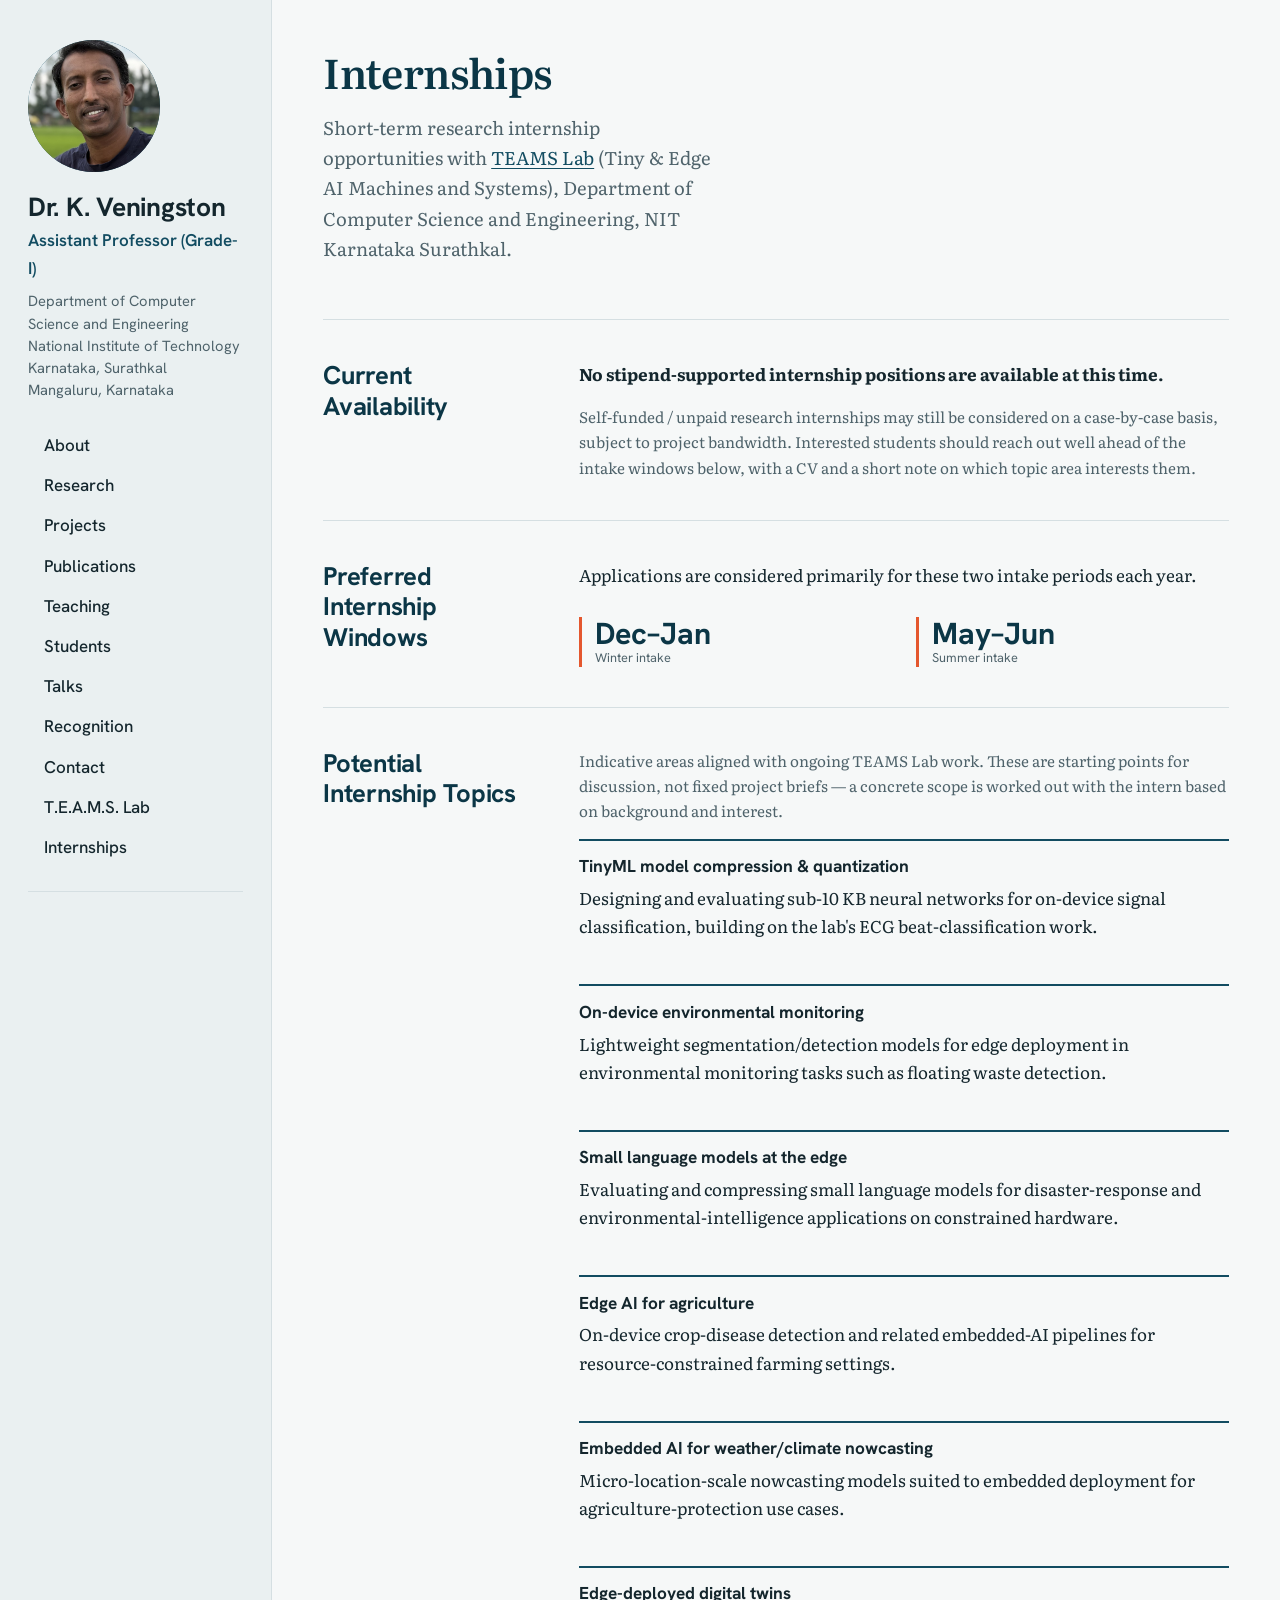
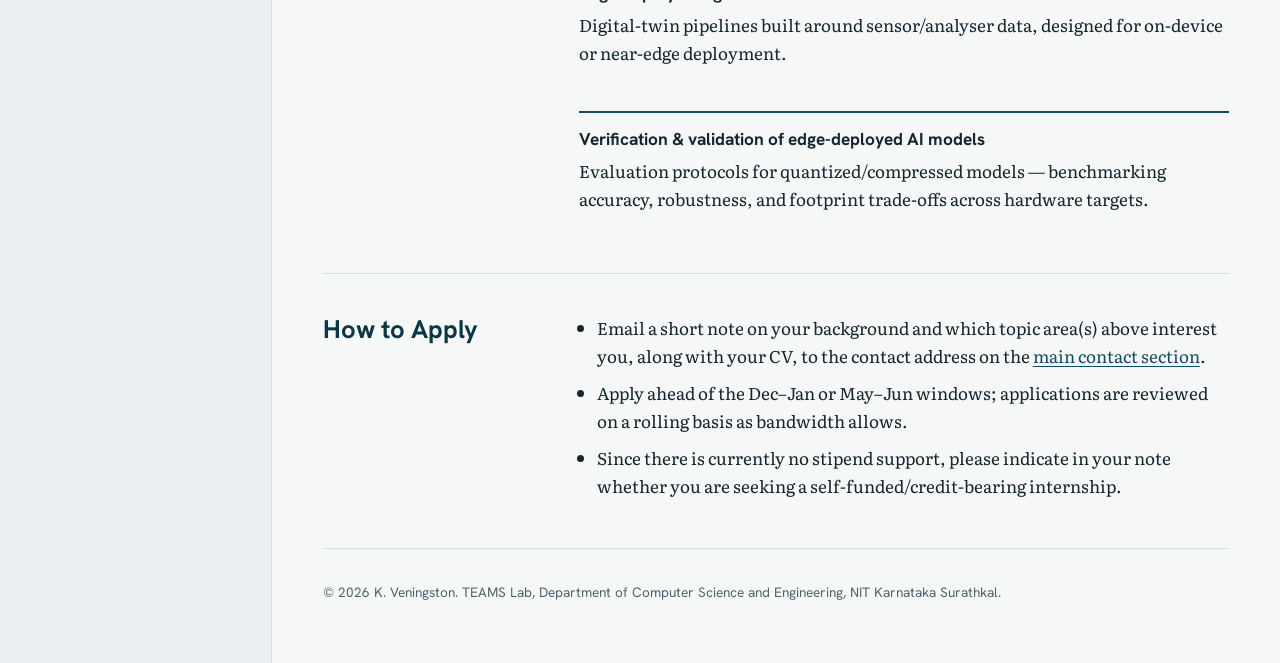
==== internships.html @ e4de3898 "Lab details and internships added Lab details and internships added" ====
<!doctype html>
<html lang="en">
<head>
  <meta charset="utf-8">
  <meta name="viewport" content="width=device-width, initial-scale=1">
  <title>Internships | T.E.A.M.S. Lab | Dr. K. Veningston, NITK Surathkal</title>
  <meta name="description" content="Internship opportunities with TEAMS Lab (Tiny & Edge AI Machines and Systems), Department of Computer Science and Engineering, NIT Karnataka Surathkal.">
  <meta name="author" content="K. Veningston">
  <meta name="theme-color" content="#124C61">
  <meta property="og:type" content="website">
  <meta property="og:title" content="Internships | T.E.A.M.S. Lab">
  <meta property="og:description" content="Internship topics, intake windows, and current availability for TEAMS Lab.">
  <link rel="icon" href="data:image/svg+xml,%3Csvg xmlns='http://www.w3.org/2000/svg' viewBox='0 0 32 32'%3E%3Crect width='32' height='32' rx='6' fill='%23124C61'/%3E%3Cpath d='M7 22 L13 10 L19 20 L22 15 L26 22 Z' fill='%23F6F8F8'/%3E%3C/svg%3E">
  <link rel="preconnect" href="https://fonts.googleapis.com">
  <link rel="preconnect" href="https://fonts.gstatic.com" crossorigin>
  <link href="https://fonts.googleapis.com/css2?family=Hanken+Grotesk:wght@400;500;600;700&family=Literata:ital,opsz,wght@0,7..72,400;0,7..72,600;1,7..72,400&display=swap" rel="stylesheet">
  <link rel="stylesheet" href="assets/css/style.css">
</head>
<body>
  <a class="skip" href="#main">Skip to content</a>

  <div class="layout">
    <aside class="side" aria-label="Profile and navigation">
      <div class="side-inner">
        <div class="portrait" id="portrait">
          <img src="assets/img/profile.jpeg" alt="Portrait of Dr. K. Veningston" width="132" height="132" onerror="this.remove()">
          <span class="monogram" aria-hidden="true">KV</span>
        </div>
        <h1 class="name">Dr. K. Veningston</h1>
        <p class="role">Assistant Professor (Grade-I)</p>
        <p class="affil">
          Department of Computer Science and Engineering<br>
          National Institute of Technology Karnataka, Surathkal<br>
          Mangaluru, Karnataka
        </p>

        <nav class="nav" aria-label="Sections">
          <ul>
            <li><a href="index.html#about">About</a></li>
            <li><a href="index.html#research">Research</a></li>
            <li><a href="index.html#projects">Projects</a></li>
            <li><a href="index.html#publications">Publications</a></li>
            <li><a href="index.html#teaching">Teaching</a></li>
            <li><a href="index.html#group">Students</a></li>
            <li><a href="index.html#talks">Talks</a></li>
            <li><a href="index.html#service">Recognition</a></li>
            <li><a href="index.html#contact">Contact</a></li>
            <li><a href="teams-lab.html">T.E.A.M.S. Lab</a></li>
            <li><a href="internships.html" aria-current="page">Internships</a></li>
          </ul>
        </nav>

        <ul class="ext" aria-label="Profiles">
          <li><a href="https://orcid.org/0000-0002-8060-5450" rel="me noopener">ORCID</a></li>
        </ul>
      </div>
    </aside>

    <main id="main" class="content">

      <section class="hero" aria-labelledby="hero-title">
        <div class="hero-text">
          <h2 id="hero-title" class="hero-title">Internships</h2>
          <p class="hero-sub">Short-term research internship opportunities with <a href="teams-lab.html">TEAMS Lab</a> (Tiny &amp; Edge AI Machines and Systems), Department of Computer Science and Engineering, NIT Karnataka Surathkal.</p>
        </div>
      </section>

      <section id="availability" class="block" aria-labelledby="h-avail">
        <h2 id="h-avail">Current Availability</h2>
        <div class="body">
          <p><strong>No stipend-supported internship positions are available at this time.</strong></p>
          <p class="note">Self-funded / unpaid research internships may still be considered on a case-by-case basis, subject to project bandwidth. Interested students should reach out well ahead of the intake windows below, with a CV and a short note on which topic area interests them.</p>
        </div>
      </section>

      <section id="windows" class="block" aria-labelledby="h-windows">
        <h2 id="h-windows">Preferred Internship Windows</h2>
        <div class="body">
          <p>Applications are considered primarily for these two intake periods each year.</p>
          <dl class="facts">
            <div><dt>Winter intake</dt><dd>Dec&ndash;Jan</dd></div>
            <div><dt>Summer intake</dt><dd>May&ndash;Jun</dd></div>
          </dl>
        </div>
      </section>

      <section id="topics" class="block" aria-labelledby="h-topics">
        <h2 id="h-topics">Potential Internship Topics</h2>
        <div class="body">
          <p class="note">Indicative areas aligned with ongoing TEAMS Lab work. These are starting points for discussion, not fixed project briefs &mdash; a concrete scope is worked out with the intern based on background and interest.</p>
          <div class="grid-2">
            <article class="area"><h3>TinyML model compression &amp; quantization</h3><p>Designing and evaluating sub-10 KB neural networks for on-device signal classification, building on the lab's ECG beat-classification work.</p></article>
            <article class="area"><h3>On-device environmental monitoring</h3><p>Lightweight segmentation/detection models for edge deployment in environmental monitoring tasks such as floating waste detection.</p></article>
            <article class="area"><h3>Small language models at the edge</h3><p>Evaluating and compressing small language models for disaster-response and environmental-intelligence applications on constrained hardware.</p></article>
            <article class="area"><h3>Edge AI for agriculture</h3><p>On-device crop-disease detection and related embedded-AI pipelines for resource-constrained farming settings.</p></article>
            <article class="area"><h3>Embedded AI for weather/climate nowcasting</h3><p>Micro-location-scale nowcasting models suited to embedded deployment for agriculture-protection use cases.</p></article>
            <article class="area"><h3>Edge-deployed digital twins</h3><p>Digital-twin pipelines built around sensor/analyser data, designed for on-device or near-edge deployment.</p></article>
            <article class="area"><h3>Verification &amp; validation of edge-deployed AI models</h3><p>Evaluation protocols for quantized/compressed models &mdash; benchmarking accuracy, robustness, and footprint trade-offs across hardware targets.</p></article>
          </div>
        </div>
      </section>

      <section id="how-to-apply" class="block" aria-labelledby="h-apply">
        <h2 id="h-apply">How to Apply</h2>
        <div class="body">
          <ul class="plain">
            <li>Email a short note on your background and which topic area(s) above interest you, along with your CV, to the contact address on the <a href="index.html#contact">main contact section</a>.</li>
            <li>Apply ahead of the Dec&ndash;Jan or May&ndash;Jun windows; applications are reviewed on a rolling basis as bandwidth allows.</li>
            <li>Since there is currently no stipend support, please indicate in your note whether you are seeking a self-funded/credit-bearing internship.</li>
          </ul>
        </div>
      </section>

      <footer class="foot"><p>&copy; <span id="yr">2026</span> K. Veningston. TEAMS Lab, Department of Computer Science and Engineering, NIT Karnataka Surathkal.</p></footer>
    </main>
  </div>

  <script src="assets/js/main.js" defer></script>
</body>
</html>
---- assets/css/style.css ----
:root{
  --paper:#F6F8F8; --ink:#14262D; --muted:#4F636B; --line:#D5DFE2;
  --teal:#124C61; --teal-2:#0B3646; --signal:#E4572E; --signal-ink:#B93A15;
  --side-bg:#EAF0F1;
  --w1:#9CC7D3; --w2:#5E9DB0; --land:#E7E3D5; --land-line:#B9B39B; --shore:#4D7F8F;
  --ripple:#F6F8F8; --plastic:#F2F0E6; --box:#E4572E; --box-label:#8A2A0C;
  --serif:'Literata',Georgia,serif; --sans:'Hanken Grotesk',system-ui,-apple-system,'Segoe UI',sans-serif;
}
@media (prefers-color-scheme:dark){
  :root{
    --paper:#0F1A1F; --ink:#E4ECEE; --muted:#9DB0B7; --line:#26363D;
    --teal:#7CC3D8; --teal-2:#A5D8E6; --signal:#FF8A63; --signal-ink:#FFA283;
    --side-bg:#13232A;
    --w1:#2A5B6B; --w2:#183E4B; --land:#1D2A2E; --land-line:#33464C; --shore:#5C97A8;
    --ripple:#9CC7D3; --plastic:#E9E6D8; --box:#FF8A63; --box-label:#FFB59B;
  }
}
*{box-sizing:border-box}
html{scroll-behavior:smooth;scroll-padding-top:1.5rem}
body{margin:0;background:var(--paper);color:var(--ink);font:400 1.0625rem/1.65 var(--serif);-webkit-font-smoothing:antialiased}
a{color:var(--teal);text-decoration-thickness:1px;text-underline-offset:3px}
a:hover{color:var(--signal-ink)}
:focus-visible{outline:3px solid var(--signal);outline-offset:3px;border-radius:2px}
.skip{position:absolute;left:-999px;top:0;background:var(--teal);color:var(--paper);padding:.6rem 1rem;z-index:10}
.skip:focus{left:0}

.layout{display:grid;grid-template-columns:272px minmax(0,1fr);min-height:100vh}
.side{background:var(--side-bg);border-right:1px solid var(--line)}
.side-inner{position:sticky;top:0;padding:2.5rem 1.75rem;font-family:var(--sans);max-height:100vh;overflow:auto}
.portrait{position:relative;width:132px;height:132px;border-radius:50%;overflow:hidden;background:var(--teal);margin-bottom:1.25rem}
.portrait img{position:absolute;inset:0;width:100%;height:100%;object-fit:cover;z-index:1}
.monogram{position:absolute;inset:0;display:grid;place-items:center;color:var(--paper);font:600 2.4rem var(--sans);letter-spacing:.02em}
.name{font:700 1.65rem/1.15 var(--sans);margin:0 0 .25rem;letter-spacing:-.01em}
.role{margin:0;font-weight:600;color:var(--teal)}
.affil{margin:.5rem 0 1.5rem;font-size:.92rem;color:var(--muted);line-height:1.5}
.nav ul,.ext{list-style:none;margin:0;padding:0}
.nav a{display:block;padding:.38rem 0 .38rem .85rem;border-left:2px solid transparent;color:var(--ink);text-decoration:none;font-weight:500}
.nav a:hover{color:var(--teal)}
.nav a.on{border-left-color:var(--signal);color:var(--teal);font-weight:700}
.ext{margin-top:1.5rem;padding-top:1.25rem;border-top:1px solid var(--line);display:flex;flex-wrap:wrap;gap:.4rem 1rem;font-size:.9rem}
.ext a{font-weight:600}

.content{padding:3rem clamp(1.25rem,4vw,4rem) 3rem;max-width:100rem;min-width:0}
.hero{display:grid;grid-template-columns:minmax(0,1fr) minmax(0,1.15fr);gap:clamp(1.5rem,4vw,3.5rem);align-items:center;margin-bottom:2rem}
.hero-title{font:600 clamp(1.8rem,3.2vw,2.8rem)/1.16 var(--serif);margin:0 0 1rem;letter-spacing:-.015em;color:var(--teal-2)}
.hero-sub{font-size:1.15rem;color:var(--muted);max-width:56ch;margin:0 0 1.5rem}
.btn{display:inline-block;font:600 .95rem var(--sans);padding:.6rem 1.2rem;background:var(--teal);color:var(--paper);border-radius:4px;text-decoration:none;margin-right:.5rem}
.btn:hover{background:var(--teal-2);color:var(--paper)}
.btn-ghost{background:transparent;color:var(--teal);border:1.5px solid var(--teal);padding:.5rem 1.15rem}
.btn-ghost:hover{background:var(--side-bg);color:var(--teal-2)}
.aerial{margin:0}
.aerial svg{display:block;width:100%;height:auto;border-radius:6px;border:1px solid var(--line)}
.aerial figcaption{font:.82rem/1.45 var(--sans);color:var(--muted);margin-top:.6rem}

.boxes rect{animation:draw 1.1s ease-out backwards}
.boxes rect:nth-child(2){animation-delay:.15s}.boxes rect:nth-child(3){animation-delay:.3s}
.boxes rect:nth-child(4){animation-delay:.45s}.boxes rect:nth-child(5){animation-delay:.6s}
.boxes rect:nth-child(6){animation-delay:.75s}.boxes rect:nth-child(7){animation-delay:.9s}
.labels{animation:fade .5s 1.3s backwards}
@keyframes draw{from{stroke-dasharray:100;stroke-dashoffset:100}to{stroke-dasharray:100;stroke-dashoffset:0}}
@keyframes fade{from{opacity:0}}
@media (prefers-reduced-motion:reduce){
  html{scroll-behavior:auto}
  .boxes rect,.labels{animation:none}
}

.block{padding:2.5rem 0;border-top:1px solid var(--line)}
.block h2{font:700 1.6rem/1.2 var(--sans);margin:0 0 1.1rem;color:var(--teal-2);letter-spacing:-.01em}
.block h3{font:700 1.08rem/1.35 var(--sans);margin:0 0 .35rem}
.block p{margin:0 0 1rem;max-width:68ch}
.lede{color:var(--muted)}
.note{color:var(--muted);font-size:.95rem}
.sub{margin-top:1.75rem!important}

.facts{display:grid;grid-template-columns:repeat(auto-fit,minmax(140px,1fr));gap:1.25rem 1.5rem;margin:1.75rem 0 0}
.facts div{border-left:3px solid var(--signal);padding-left:.8rem}
.facts dt{font:.8rem/1.3 var(--sans);color:var(--muted);order:2}
.facts dd{margin:0;font:700 1.9rem/1.1 var(--sans);color:var(--teal-2)}
.facts div{display:flex;flex-direction:column}

.area{padding:1rem 0 .25rem;border-top:1px dashed var(--line)}
.area:first-of-type{border-top:0;padding-top:0}

.rows{list-style:none;margin:0;padding:0}
.rows li{display:flex;justify-content:space-between;gap:1rem;align-items:flex-start;padding:1rem 0;border-top:1px solid var(--line)}
.rows li:first-child{border-top:0;padding-top:0}
.meta{font:.9rem/1.4 var(--sans);color:var(--muted);margin:0!important}
.tag{font:600 .78rem var(--sans);padding:.2rem .6rem;border:1px solid var(--line);border-radius:99px;white-space:nowrap;color:var(--muted)}
.tag-live{border-color:var(--signal);color:var(--signal-ink)}

.plain{margin:0;padding-left:1.1rem;max-width:68ch}
.plain li{margin-bottom:.55rem}

.pubs{list-style:none;margin:0;padding:0}
.pubs li{display:grid;grid-template-columns:3.4rem 1fr;gap:.5rem;padding:.85rem 0;border-top:1px solid var(--line)}
.pubs li:first-child{border-top:0}
.pubs p{margin:0;font-size:.98rem;line-height:1.55;max-width:none}
.yr{font:700 .95rem var(--sans);color:var(--signal-ink)}

.chips{list-style:none;display:flex;flex-wrap:wrap;gap:.5rem;padding:0;margin:1rem 0}
.chips li{font:500 .92rem var(--sans);padding:.3rem .8rem;border:1px solid var(--line);border-radius:99px;background:var(--side-bg)}

.timeline{list-style:none;margin:0 0 1.5rem;padding:0}
.timeline li{display:grid;grid-template-columns:8rem 1fr;gap:1rem;padding:.55rem 0;border-top:1px solid var(--line)}
.timeline li:first-child{border-top:0}
.when{font:600 .92rem var(--sans);color:var(--teal)}

address{font-style:normal;margin-bottom:1rem}
.foot{border-top:1px solid var(--line);padding-top:1.25rem;font:.85rem var(--sans);color:var(--muted)}

@media (max-width:900px){
  .layout{grid-template-columns:1fr}
  .side{border-right:0;border-bottom:1px solid var(--line)}
  .side-inner{position:static;max-height:none;padding:1.5rem 1.25rem}
  .nav ul{display:flex;flex-wrap:wrap;gap:.25rem .9rem}
  .nav a{border-left:0;border-bottom:2px solid transparent;padding:.3rem 0}
  .nav a.on{border-bottom-color:var(--signal)}
  .content{padding-top:2rem}
}
@media (max-width:560px){
  .rows li{flex-direction:column}
  .timeline li{grid-template-columns:1fr;gap:0}
  .pubs li{grid-template-columns:1fr}
}
@media print{.side{display:none}.layout{display:block}}

/* wide section layout */
.strip{grid-template-columns:repeat(auto-fit,minmax(120px,1fr));margin:0 0 3rem;padding:1.5rem 0;border-top:1px solid var(--line);border-bottom:1px solid var(--line)}
.block{display:grid;grid-template-columns:13rem minmax(0,1fr);gap:1rem 3rem}
.block>h2{margin:0;position:sticky;top:1.5rem;align-self:start}
.block .body{min-width:0}
.block .body>*:last-child{margin-bottom:0}
.block p{max-width:none}
.body>p,.body .plain,.lede{max-width:72ch}
.cols-2{columns:2 22rem;column-gap:3rem}
.cols-2 p{break-inside:avoid-column}
.grid-2{display:grid;grid-template-columns:repeat(auto-fit,minmax(min(100%,22rem),1fr));gap:1.5rem 3rem;margin-bottom:1.25rem}
.grid-2.tight{margin-top:1.5rem}
.grid-2 .area{border-top:2px solid var(--teal);padding-top:.9rem}
.grid-2 .area:first-of-type{border-top:2px solid var(--teal);padding-top:.9rem}
.sub{margin-top:0!important}
.tools{display:flex;flex-wrap:wrap;gap:.75rem 1.5rem;align-items:center;justify-content:space-between;margin-bottom:.75rem}
.chips-row{display:flex;flex-wrap:wrap;gap:.4rem}
.chip{font:500 .88rem var(--sans);padding:.3rem .8rem;border:1px solid var(--line);border-radius:99px;background:transparent;color:var(--ink);cursor:pointer}
.chip:hover{border-color:var(--teal)}
.chip[aria-pressed=true]{background:var(--teal);border-color:var(--teal);color:var(--paper)}
.search input{font:1rem var(--sans);padding:.5rem .8rem;border:1px solid var(--line);border-radius:4px;background:var(--paper);color:var(--ink);min-width:min(100%,18rem)}
.sr{position:absolute;left:-999px}
.badge{font:600 .72rem var(--sans);color:var(--signal-ink);border:1px solid var(--signal);border-radius:99px;padding:.05rem .5rem;white-space:nowrap}
.pubs li[hidden]{display:none}
.rows .row-main{flex:1}
.facts.strip div,.block .facts div{min-width:0}
@media (max-width:1100px){
  .hero{grid-template-columns:1fr}
  .block{grid-template-columns:1fr;gap:.5rem}
  .block>h2{position:static}
}

.timeline li[hidden]{display:none}
.kind{font:600 .72rem var(--sans);color:var(--teal);text-transform:none;border:1px solid var(--line);border-radius:99px;padding:.05rem .5rem;margin-right:.35rem;white-space:nowrap}
.talks .what{display:block}
button.btn{cursor:pointer}
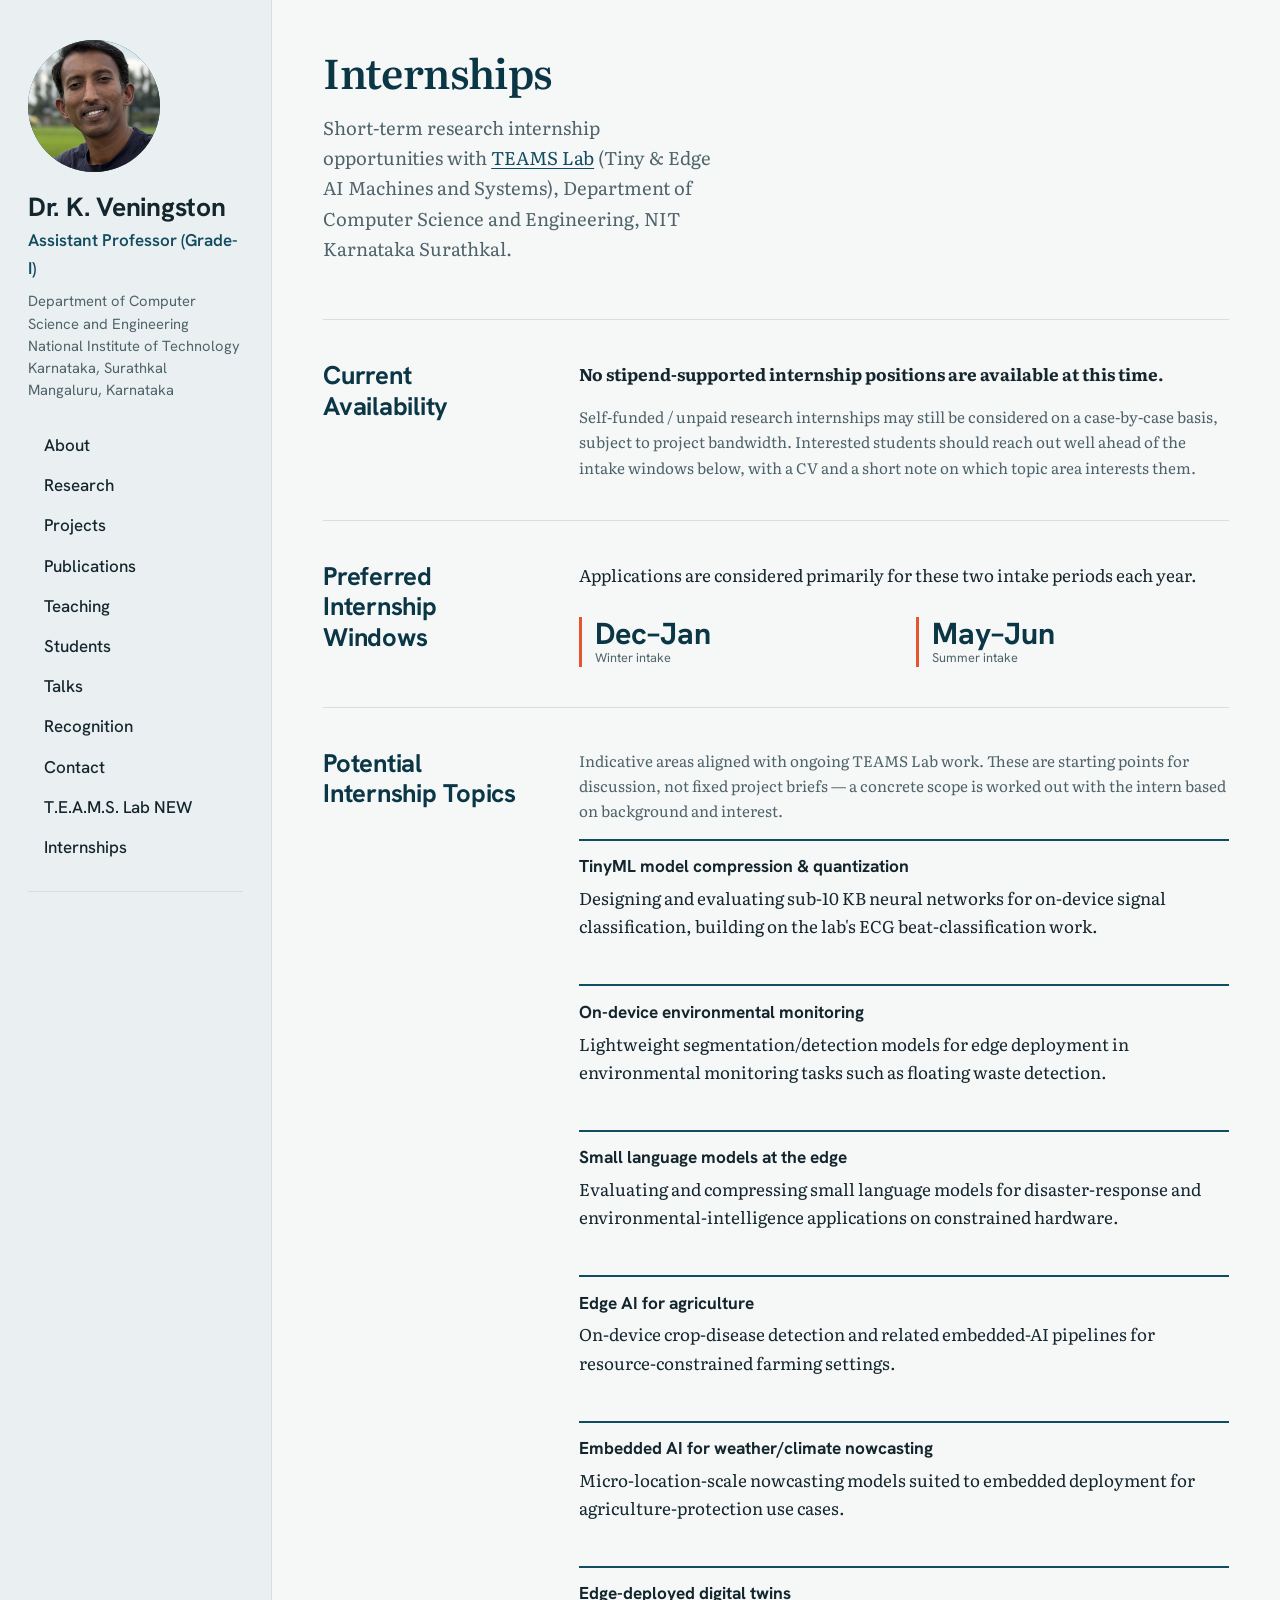
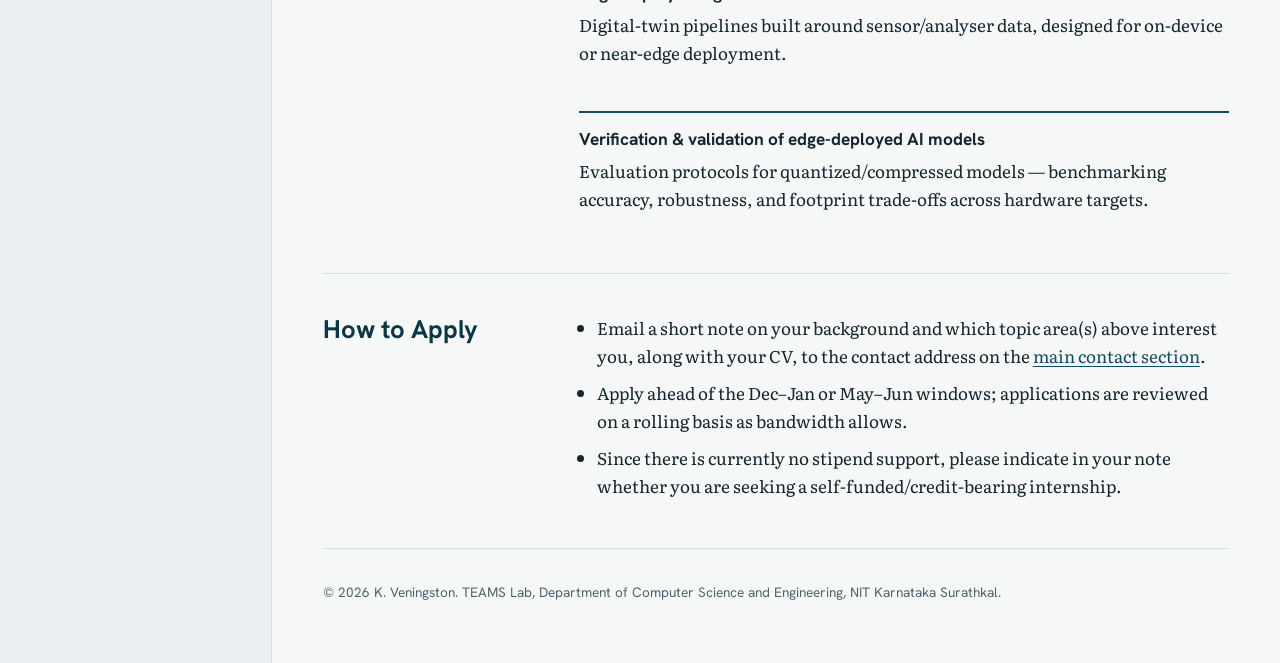
==== commit be32cfc9: "Updated all files Updated all files" ====
--- a/internships.html
+++ b/internships.html
@@ -45,7 +45,12 @@
             <li><a href="index.html#talks">Talks</a></li>
             <li><a href="index.html#service">Recognition</a></li>
             <li><a href="index.html#contact">Contact</a></li>
-            <li><a href="teams-lab.html">T.E.A.M.S. Lab</a></li>
+            <li>
+                <a href="teams-lab.html" class="nav-new">
+                  T.E.A.M.S. Lab
+                <span class="badge-new">NEW</span>
+                </a>
+            </li>
             <li><a href="internships.html" aria-current="page">Internships</a></li>
           </ul>
         </nav>
